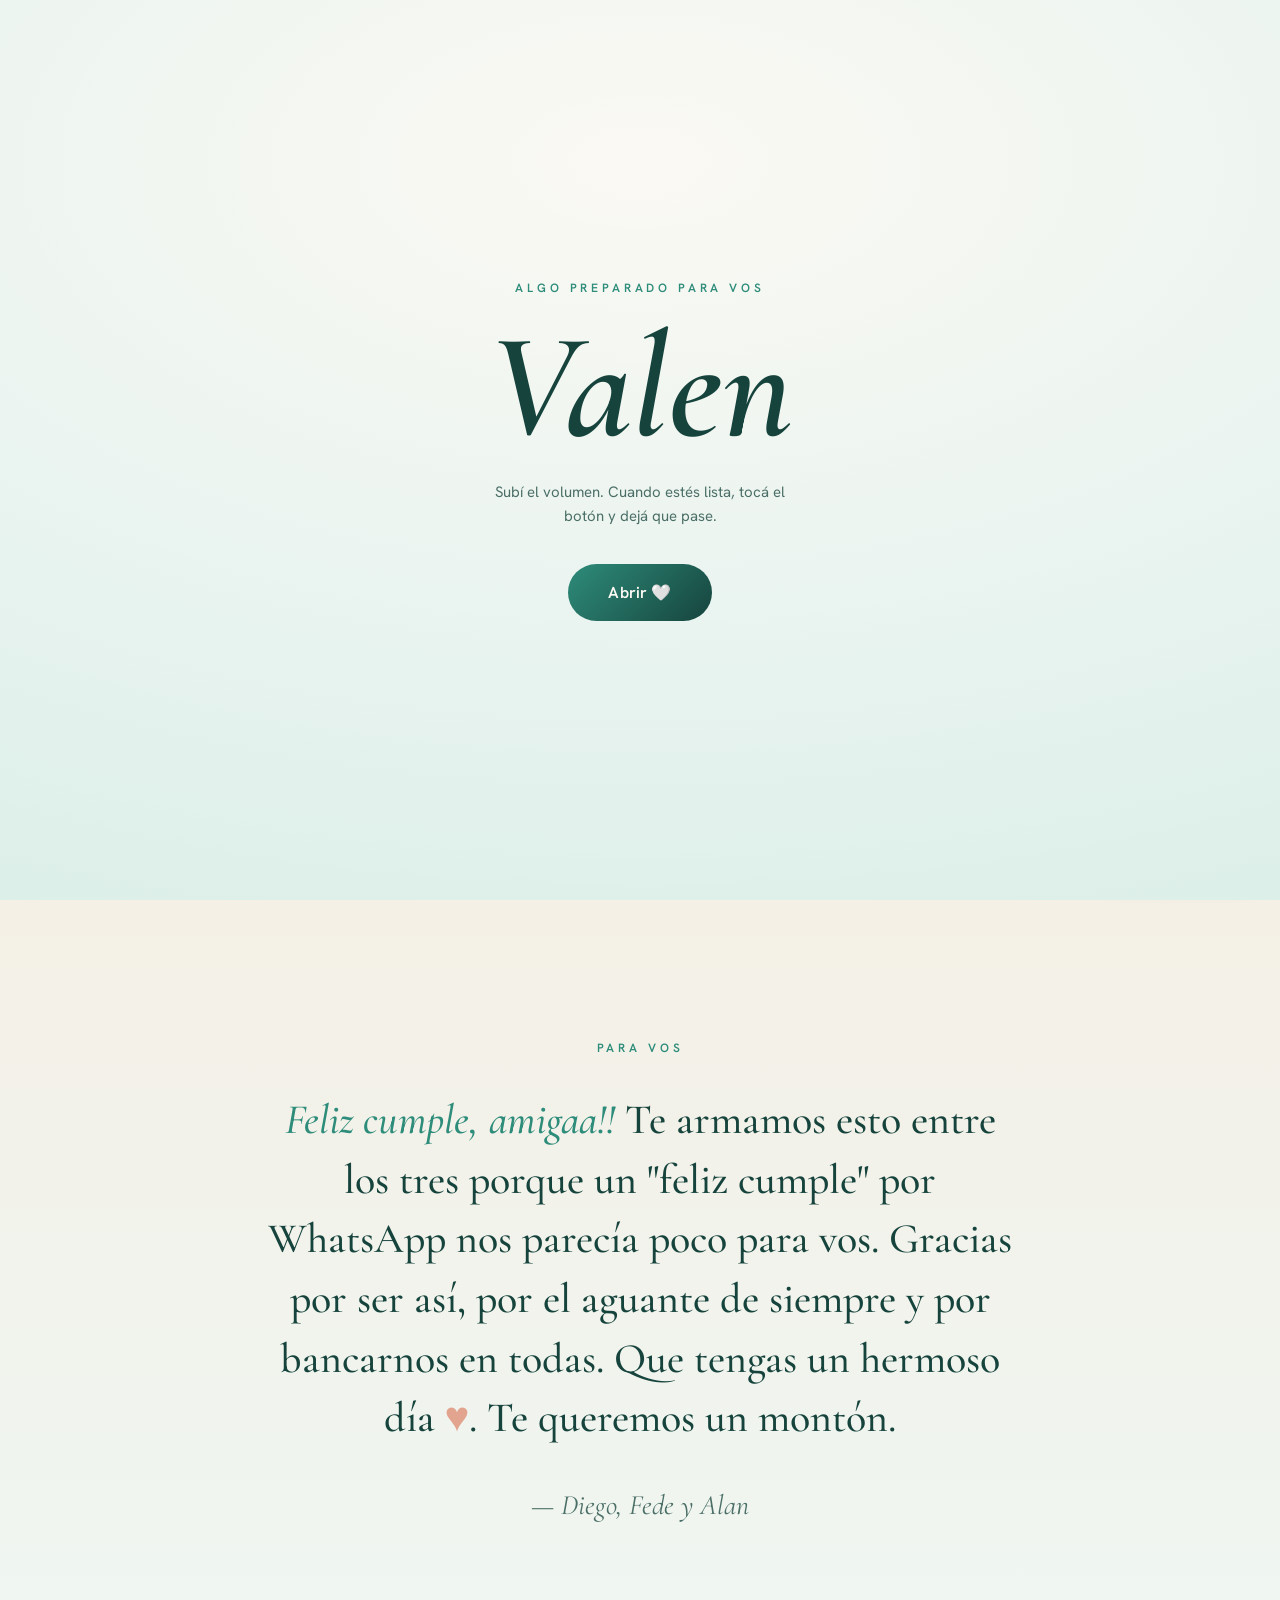
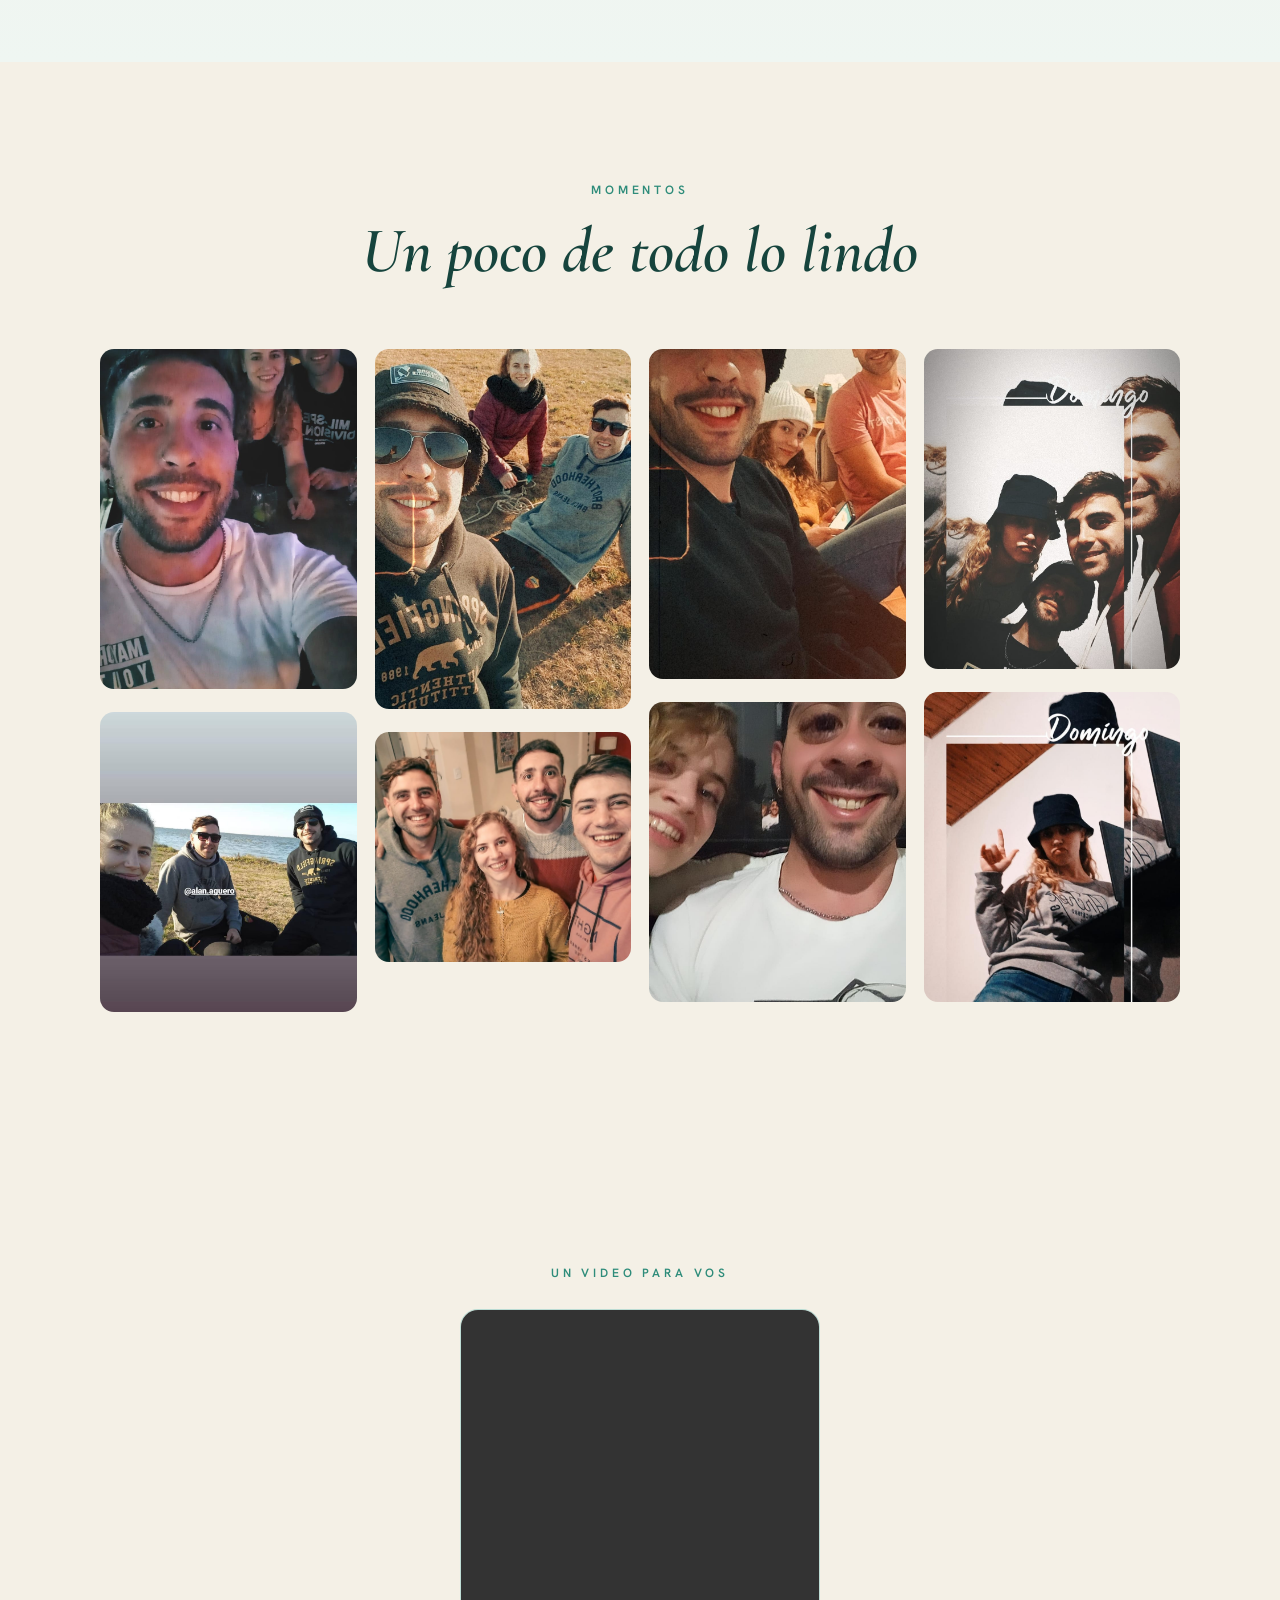
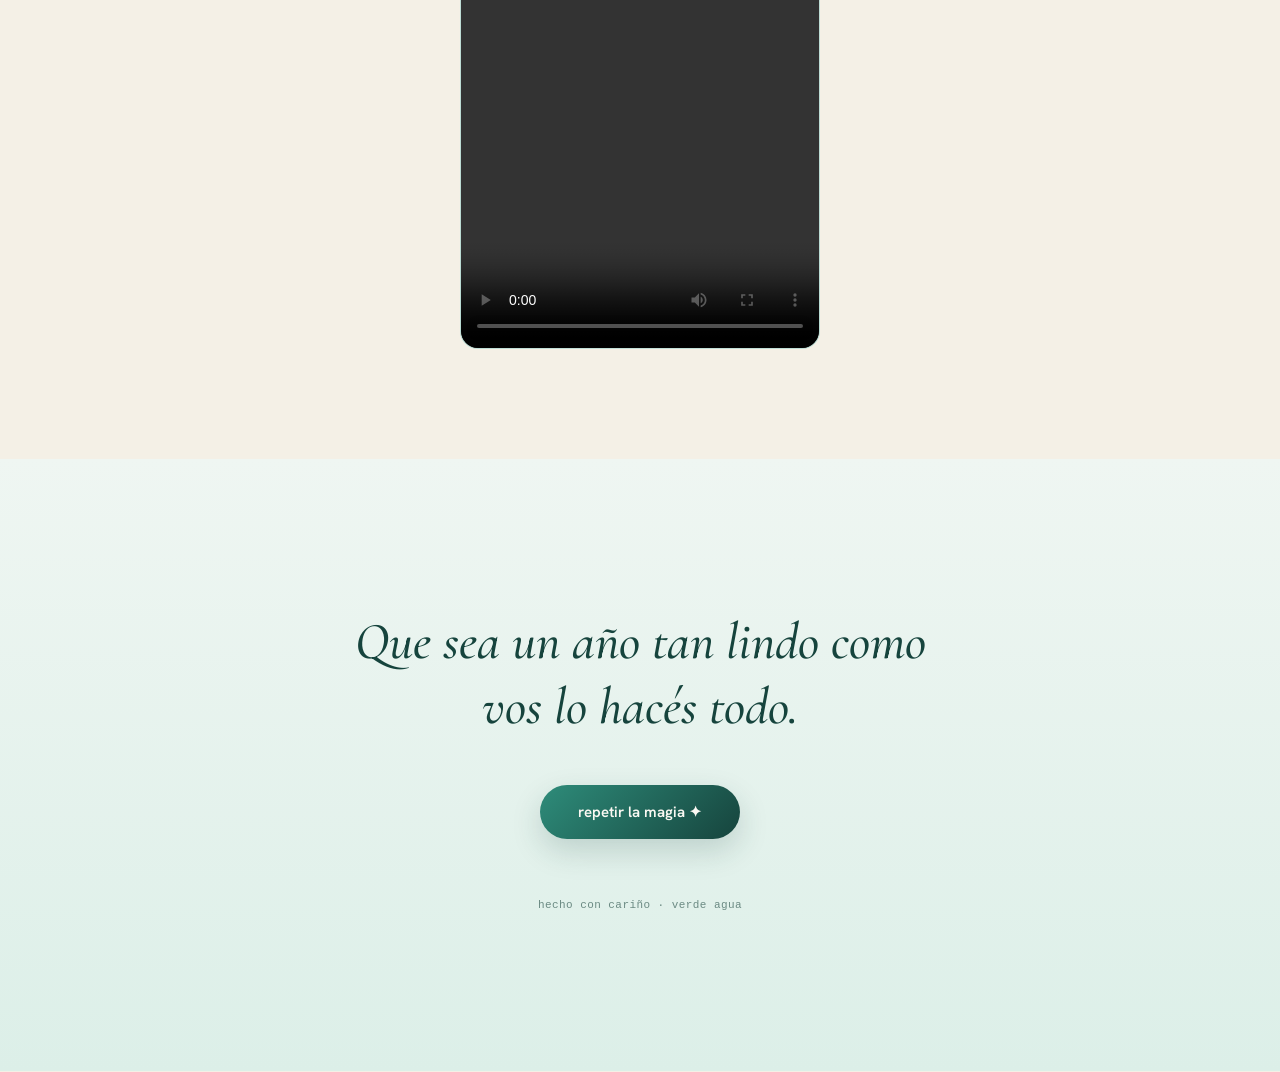
==== index.html @ 60a46d1e "first commit" ====
<!DOCTYPE html>
<html lang="es">
<head>
  <meta charset="utf-8">
  <meta name="viewport" content="width=device-width, initial-scale=1">
  <title>Feliz cumple, Valen</title>
  <meta name="description" content="Algo preparado para vos, Valen. Feliz vuelta al sol — de Diego, Fede y Alan.">

  <link rel="preconnect" href="https://fonts.googleapis.com">
  <link rel="preconnect" href="https://fonts.gstatic.com" crossorigin>
  <link href="https://fonts.googleapis.com/css2?family=Cormorant+Garamond:ital,wght@0,500;0,600;1,500;1,600&family=Hanken+Grotesk:wght@400;500;600;700&display=swap" rel="stylesheet">
  <link rel="stylesheet" href="./style.css">

  <script defer src="https://cdn.jsdelivr.net/npm/canvas-confetti@1.9.3/dist/confetti.browser.min.js"></script>
  <script defer src="./app.js"></script>
</head>
<body class="is-locked">

  <!-- ====== AUDIO: subí tu MP3 a /audio/cumple.mp3 ====== -->
  <audio id="bg-audio" src="/audio/cumple.mp3" loop preload="none"></audio>

  <!-- Capa de globos (se generan al abrir) -->
  <div id="balloon-layer" class="balloon-layer"></div>

  <!-- ============ GATE DE ENTRADA ============ -->
  <div id="gate" class="gate">
    <div class="gate__eyebrow">Algo preparado para vos</div>
    <div class="gate__name">Valen</div>
    <div class="gate__sub">Subí el volumen. Cuando estés lista, tocá el botón y dejá que pase.</div>
    <button id="gate-btn" class="btn-cta gate__btn" type="button">Abrir 🤍</button>
  </div>

  <!-- ============ CONTROL DE MÚSICA ============ -->
  <button id="music-toggle" class="music" type="button" hidden>
    <span class="music__on"><span class="music__dot music__dot--on"></span>Música</span>
    <span class="music__off" hidden><span class="music__dot music__dot--off"></span>Silencio</span>
  </button>

  <div class="page">

    <!-- ============ HERO ============ -->
    <section data-reveal class="hero">
      <div class="hero__haze"></div>
      <div class="hero__date">30 · junio · feliz vuelta al sol</div>
      <h1 class="hero__title">
        <span class="hero__line1">
          <span data-hero-word class="hero__word hero__word--gap">Feliz</span><span data-hero-word class="hero__word">cumple,</span>
        </span>
        <span data-hero-word class="hero__word hero__name">Valen</span>
      </h1>
      <div class="hero__scroll">
        <span class="hero__scroll-label">deslizá para ver más</span>
        <span class="hero__scroll-arrow">↓</span>
      </div>
    </section>

    <!-- ============ DEDICATORIA ============ -->
    <!-- ✏️ EDITÁ ACÁ tu mensaje personal -->
    <section data-reveal class="dedication">
      <div class="dedication__inner">
        <div class="eyebrow">Para vos</div>
        <p class="dedication__text">
          <span class="dedication__hi">Feliz cumple, amigaa!!</span> Te armamos esto entre los tres porque un "feliz cumple" por WhatsApp nos parecía poco para vos. Gracias por ser así, por el aguante de siempre y por bancarnos en todas. Que tengas un hermoso día <span class="dedication__heart">♥</span>. Te queremos un montón.
        </p>
        <div class="dedication__sign">— Diego, Fede y Alan</div>
      </div>
    </section>

    <!-- ============ GALERÍA (masonry + lightbox) ============ -->
    <!-- 🖼️ Reemplazá cada placeholder por <img src="/img/foto-01.jpg"> -->
    <section data-reveal class="gallery">
      <div class="gallery__head">
        <div class="eyebrow">Momentos</div>
        <h2 class="gallery__title">Un poco de todo lo lindo</h2>
      </div>
      <div class="gallery__grid">
        <div class="card" style="height:340px" data-src="/img/foto-01.jpg"><img src="/img/foto-01.jpg" alt="Un momento lindo 01" loading="lazy"></div>
        <div class="card" style="height:300px" data-src="/img/foto-02.jpg"><img src="/img/foto-02.jpg" alt="Un momento lindo 02" loading="lazy"></div>
        <div class="card" style="height:360px" data-src="/img/foto-03.jpg"><img src="/img/foto-03.jpg" alt="Un momento lindo 03" loading="lazy"></div>
        <div class="card" style="height:230px" data-src="/img/foto-04.jpg"><img src="/img/foto-04.jpg" alt="Un momento lindo 04" loading="lazy"></div>
        <div class="card" style="height:330px" data-src="/img/foto-05.jpg"><img src="/img/foto-05.jpg" alt="Un momento lindo 05" loading="lazy"></div>
        <div class="card" style="height:300px" data-src="/img/foto-06.jpg"><img src="/img/foto-06.jpg" alt="Un momento lindo 06" loading="lazy"></div>
        <div class="card" style="height:320px" data-src="/img/foto-07.jpg"><img src="/img/foto-07.jpg" alt="Un momento lindo 07" loading="lazy"></div>
        <div class="card" style="height:310px" data-src="/img/foto-08.jpg"><img src="/img/foto-08.jpg" alt="Un momento lindo 08" loading="lazy"></div>
      </div>
    </section>

    <!-- ============ VIDEO (opcional) ============ -->
    <!-- 🎬 Para activar: reemplazá el placeholder por tu <iframe> o <video>. -->
    <section data-reveal class="video">
      <div class="video__inner">
        <div class="eyebrow">Un video para vos</div>
        <div class="video__frame video__frame--portrait">
          <video controls playsinline preload="metadata"
                 style="position:absolute;inset:0;width:100%;height:100%;object-fit:cover">
            <source src="/video/cumple.mp4" type="video/mp4">
            Tu navegador no puede reproducir el video.
          </video>
        </div>
      </div>
    </section>

    <!-- ============ CIERRE ============ -->
    <section data-reveal class="closing">
      <p class="closing__text">Que sea un año tan lindo como vos lo hacés todo.</p>
      <button id="repeat-btn" class="btn-cta closing__btn" type="button">repetir la magia ✦</button>
      <div class="closing__footer">hecho con cariño · verde agua</div>
    </section>

  </div>

  <!-- ============ LIGHTBOX ============ -->
  <div id="lightbox" class="lightbox" hidden>
    <img id="lightbox-img" class="lightbox__img" src="" alt="Foto ampliada">
    <button id="lightbox-close" class="lightbox__close" type="button">✕</button>
  </div>

</body>
</html>
---- style.css ----
/* ===================================================================
   Feliz cumple, Valen — estilos
   Tokens: crema #F4F0E6 · tinta #16443D · teal #2E8C7A · verde agua #7FD4C1
   Display: Cormorant Garamond · UI: Hanken Grotesk · easing: cubic-bezier(.2,.7,.2,1)
   =================================================================== */

* { box-sizing: border-box; }

html, body {
  margin: 0;
  padding: 0;
  background: #F4F0E6;
}

body {
  position: relative;
  min-height: 100vh;
  min-height: 100dvh;
  overflow-x: hidden;
  background: #F4F0E6;
  color: #16443D;
  font-family: 'Hanken Grotesk', system-ui, sans-serif;
  -webkit-font-smoothing: antialiased;
  text-size-adjust: 100%;
  -webkit-text-size-adjust: 100%;
}

::selection { background: #7FD4C1; color: #10362F; }

/* Mientras el gate está abierto, no hay scroll: se entra tocando "Abrir" */
body.is-locked { overflow: hidden; height: 100vh; height: 100dvh; }

/* ===== Eyebrow / label reutilizable ===== */
.eyebrow {
  font-family: 'Hanken Grotesk', sans-serif;
  font-size: 12px;
  letter-spacing: .32em;
  text-transform: uppercase;
  color: #2E8C7A;
  font-weight: 600;
}

/* ===== Botón CTA (gradiente) ===== */
.btn-cta {
  cursor: pointer;
  border: none;
  border-radius: 999px;
  font-family: 'Hanken Grotesk', sans-serif;
  font-weight: 600;
  color: #FBF9F3;
  background: linear-gradient(135deg, #2E8C7A, #16443D);
  transition: transform .35s cubic-bezier(.2,.7,.2,1), filter .35s;
}
@media (hover: hover) {
  .btn-cta:hover { transform: translateY(-3px) scale(1.03); filter: brightness(1.08); }
}
/* En táctil, feedback al presionar */
.btn-cta:active { transform: translateY(-1px) scale(.99); filter: brightness(1.04); }

/* ===================================================================
   GATE DE ENTRADA
   =================================================================== */
.gate {
  position: fixed;
  inset: 0;
  z-index: 50;
  display: flex;
  flex-direction: column;
  align-items: center;
  justify-content: center;
  text-align: center;
  padding: clamp(24px, 6vw, 40px);
  background: radial-gradient(120% 90% at 50% 18%, #FBF9F3 0%, #EAF4F0 55%, #DCEFE8 100%);
  transition: opacity .8s ease;
  /* Si la pantalla es muy baja (móvil horizontal), que se pueda hacer scroll
     dentro del gate en vez de cortar el botón. */
  overflow-y: auto;
  -webkit-overflow-scrolling: touch;
}
.gate.is-hidden { opacity: 0; pointer-events: none; }

.gate__eyebrow {
  animation: gateUp .8s cubic-bezier(.2,.7,.2,1) .05s both;
  font-size: 12px;
  letter-spacing: .32em;
  text-transform: uppercase;
  color: #2E8C7A;
  font-weight: 600;
  margin-bottom: 22px;
}
.gate__name {
  animation: gateUp 1s cubic-bezier(.2,.7,.2,1) .18s both;
  font-family: 'Cormorant Garamond', serif;
  font-style: italic;
  font-weight: 600;
  font-size: clamp(64px, 18vw, 150px);
  line-height: .92;
  color: #16443D;
}
.gate__sub {
  animation: gateUp .8s cubic-bezier(.2,.7,.2,1) .34s both;
  max-width: 300px;
  font-size: 15px;
  line-height: 1.6;
  color: #4b6f67;
  margin: 24px 0 36px;
}
.gate__btn {
  animation: gateGlow 3.4s ease-in-out infinite, gateUp .8s cubic-bezier(.2,.7,.2,1) .48s both;
  padding: 18px 40px;
  font-size: 16px;
  letter-spacing: .01em;
}

/* ===================================================================
   CONTROL DE MÚSICA
   =================================================================== */
.music {
  position: fixed;
  bottom: 20px;
  right: 20px;
  z-index: 40;
  cursor: pointer;
  display: flex;
  align-items: center;
  gap: 9px;
  border: 1px solid rgba(22,68,61,.14);
  border-radius: 999px;
  padding: 11px 17px;
  font-family: 'Hanken Grotesk', sans-serif;
  font-size: 13px;
  font-weight: 600;
  color: #16443D;
  background: rgba(251,249,243,.82);
  backdrop-filter: blur(10px);
  box-shadow: 0 6px 20px rgba(22,68,61,.12);
  transition: transform .3s, background .3s;
}
@media (hover: hover) {
  .music:hover { transform: translateY(-2px); background: rgba(251,249,243,.96); }
}
.music__on, .music__off { display: flex; align-items: center; gap: 9px; }
.music__off { opacity: .65; }
.music__dot { width: 8px; height: 8px; border-radius: 50%; }
.music__dot--on { background: #2E8C7A; box-shadow: 0 0 0 4px rgba(127,212,193,.35); }
.music__dot--off { background: #9aa8a4; }

/* ===================================================================
   HERO
   =================================================================== */
.hero {
  position: relative;
  z-index: 3;
  min-height: 100vh;
  min-height: 100dvh;
  display: flex;
  flex-direction: column;
  align-items: center;
  justify-content: center;
  text-align: center;
  padding: clamp(64px, 12vh, 90px) 24px clamp(48px, 9vh, 70px);
  overflow: hidden;
}
.hero__haze {
  position: absolute;
  top: -12%;
  left: 50%;
  transform: translateX(-50%);
  width: min(900px, 120vw);
  height: 70vh;
  background: radial-gradient(closest-side, rgba(127,212,193,.45), rgba(127,212,193,0));
  filter: blur(8px);
  animation: haze 14s ease-in-out infinite;
  pointer-events: none;
}
.hero__date {
  position: relative;
  font-family: 'Hanken Grotesk', sans-serif;
  font-size: 12px;
  letter-spacing: .34em;
  text-transform: uppercase;
  color: #2E8C7A;
  font-weight: 600;
  margin-bottom: 26px;
}
.hero__title {
  position: relative;
  margin: 0;
  max-width: 100%;
  font-family: 'Cormorant Garamond', serif;
  line-height: .9;
  color: #16443D;
}
.hero__line1 {
  display: block;
  font-style: italic;
  font-weight: 500;
  font-size: clamp(34px, 9vw, 76px);
  color: #2E8C7A;
}
.hero__word { display: inline-block; opacity: 1; }
.hero__word--gap { margin-right: .18em; }
.hero__name {
  font-style: italic;
  font-weight: 600;
  font-size: clamp(96px, 30vw, 260px);
  letter-spacing: -.01em;
  margin-top: .02em;
}
.hero__scroll {
  position: relative;
  display: flex;
  flex-direction: column;
  align-items: center;
  gap: 8px;
  margin-top: 54px;
  color: #4b6f67;
}
.hero__scroll-label { font-size: 13px; letter-spacing: .06em; }
.hero__scroll-arrow {
  display: inline-block;
  font-size: 18px;
  animation: scrollHint 1.8s ease-in-out infinite;
}

/* ===================================================================
   DEDICATORIA
   =================================================================== */
.dedication {
  position: relative;
  z-index: 3;
  padding: clamp(70px, 12vw, 140px) 24px;
  display: flex;
  justify-content: center;
  background: linear-gradient(180deg, #F4F0E6 0%, #EFF6F2 100%);
}
.dedication__inner { max-width: 760px; text-align: center; }
.dedication .eyebrow { margin-bottom: 34px; }
.dedication__text {
  margin: 0;
  font-family: 'Cormorant Garamond', serif;
  font-weight: 500;
  font-size: clamp(25px, 4.4vw, 42px);
  line-height: 1.42;
  color: #16443D;
  text-wrap: pretty;
}
.dedication__hi { font-style: italic; color: #2E8C7A; }
.dedication__heart { color: #E2A38F; }
.dedication__sign {
  margin-top: 40px;
  font-family: 'Cormorant Garamond', serif;
  font-style: italic;
  font-size: clamp(20px, 3vw, 28px);
  color: #4b6f67;
}

/* ===================================================================
   GALERÍA (masonry + lightbox)
   =================================================================== */
.gallery {
  position: relative;
  z-index: 3;
  padding: clamp(60px, 10vw, 120px) clamp(18px, 5vw, 64px);
}
.gallery__head { text-align: center; margin-bottom: clamp(34px, 6vw, 60px); }
.gallery .eyebrow { margin-bottom: 14px; }
.gallery__title {
  margin: 0;
  font-family: 'Cormorant Garamond', serif;
  font-style: italic;
  font-weight: 600;
  font-size: clamp(36px, 7vw, 64px);
  color: #16443D;
}
.gallery__grid {
  max-width: 1080px;
  margin: 0 auto;
  column-width: 230px;
  column-gap: 18px;
}
.card {
  width: 100%;
  margin: 0 0 18px;
  break-inside: avoid;
  display: inline-block;
  cursor: zoom-in;
  border-radius: 14px;
  overflow: hidden;
  position: relative;
  /* fondo verde agua mientras la imagen carga */
  background: repeating-linear-gradient(135deg, #bfe7dd 0 10px, #a9ddd0 10px 20px);
  transition: transform .45s cubic-bezier(.2,.7,.2,1), box-shadow .45s;
}
@media (hover: hover) {
  .card:hover { transform: translateY(-4px); box-shadow: 0 18px 40px rgba(22,68,61,.18); }
}
.card img {
  width: 100%;
  height: 100%;
  object-fit: cover;
  display: block;
}

/* ===================================================================
   VIDEO
   =================================================================== */
.video {
  position: relative;
  z-index: 3;
  padding: clamp(50px, 9vw, 110px) 24px;
  display: flex;
  justify-content: center;
}
.video__inner { width: 100%; max-width: 860px; text-align: center; }
.video .eyebrow { margin-bottom: 28px; }
.video__frame {
  position: relative;
  width: 100%;
  aspect-ratio: 16 / 9;
  margin: 0 auto;
  border-radius: 18px;
  overflow: hidden;
  background: radial-gradient(120% 120% at 50% 30%, #EAF4F0, #cfe9e1);
  display: flex;
  flex-direction: column;
  align-items: center;
  justify-content: center;
  gap: 14px;
  border: 1px solid rgba(46,140,122,.18);
}
/* Video vertical (grabado con el celu): marco retrato centrado */
.video__frame--portrait {
  aspect-ratio: 9 / 16;
  max-width: min(360px, 78vw);
}
.video__play {
  width: 64px;
  height: 64px;
  border-radius: 50%;
  background: rgba(251,249,243,.9);
  display: flex;
  align-items: center;
  justify-content: center;
  box-shadow: 0 10px 30px rgba(22,68,61,.16);
}
.video__triangle {
  margin-left: 5px;
  border-style: solid;
  border-width: 11px 0 11px 18px;
  border-color: transparent transparent transparent #2E8C7A;
}
.video__cap {
  font-family: ui-monospace, Menlo, monospace;
  font-size: 12px;
  color: #3a5f58;
}

/* ===================================================================
   CIERRE
   =================================================================== */
.closing {
  position: relative;
  z-index: 3;
  padding: clamp(70px, 12vw, 150px) 24px clamp(90px, 14vw, 160px);
  text-align: center;
  background: linear-gradient(180deg, #EFF6F2 0%, #DCEFE8 100%);
  display: flex;
  flex-direction: column;
  align-items: center;
}
.closing__text {
  margin: 0;
  max-width: 620px;
  font-family: 'Cormorant Garamond', serif;
  font-style: italic;
  font-weight: 500;
  font-size: clamp(28px, 5.4vw, 52px);
  line-height: 1.25;
  color: #16443D;
  text-wrap: pretty;
}
.closing__btn {
  margin-top: 46px;
  padding: 17px 38px;
  font-size: 15px;
  box-shadow: 0 12px 30px rgba(22,68,61,.18);
}
.closing__footer {
  margin-top: 60px;
  font-family: ui-monospace, Menlo, monospace;
  font-size: 11px;
  letter-spacing: .04em;
  color: #6b8a83;
}

/* ===================================================================
   LIGHTBOX
   =================================================================== */
.lightbox {
  position: fixed;
  inset: 0;
  z-index: 60;
  display: flex;
  align-items: center;
  justify-content: center;
  padding: 28px;
  background: rgba(16,54,47,.82);
  backdrop-filter: blur(8px);
  cursor: zoom-out;
  animation: lightboxIn .3s ease both;
}
.lightbox[hidden] { display: none; }
.lightbox__img {
  display: block;
  max-width: min(90vw, 720px);
  max-height: 86vh;
  width: auto;
  height: auto;
  object-fit: contain;
  border-radius: 18px;
  box-shadow: 0 30px 80px rgba(0,0,0,.4);
  background: #10362F;
}
.lightbox__close {
  position: absolute;
  top: 22px;
  right: 22px;
  width: 44px;
  height: 44px;
  border-radius: 50%;
  border: none;
  cursor: pointer;
  font-size: 20px;
  color: #16443D;
  background: rgba(251,249,243,.92);
  display: flex;
  align-items: center;
  justify-content: center;
}

/* ===================================================================
   CAPA DE GLOBOS
   =================================================================== */
.balloon-layer {
  position: fixed;
  inset: 0;
  z-index: 1;
  pointer-events: none;
  overflow: hidden;
}

/* ===================================================================
   KEYFRAMES
   =================================================================== */
@keyframes heroRise {
  0% { transform: translateY(26px) scale(.97); }
  100% { transform: translateY(0) scale(1); }
}
@keyframes floatUp {
  0% { transform: translateY(0) translateX(0) rotate(-3deg); }
  50% { transform: translateY(-55vh) translateX(var(--sway, 10px)) rotate(3deg); }
  100% { transform: translateY(-128vh) translateX(0) rotate(-2deg); opacity: .78; }
}
@keyframes gateUp {
  0% { transform: translateY(16px); }
  100% { transform: translateY(0); }
}
@keyframes gateGlow {
  0%, 100% { box-shadow: 0 12px 32px rgba(22,68,61,.16); }
  50% { box-shadow: 0 16px 48px rgba(46,140,122,.34); }
}
@keyframes scrollHint {
  0%, 100% { transform: translateY(0); opacity: .45; }
  50% { transform: translateY(7px); opacity: .95; }
}
@keyframes haze {
  0%, 100% { transform: translate(0,0) scale(1); }
  50% { transform: translate(3%,-2%) scale(1.08); }
}
@keyframes lightboxIn {
  0% { opacity: 0; }
  100% { opacity: 1; }
}

/* ===================================================================
   RESPONSIVE — ajustes por encima de lo que ya resuelve clamp()
   =================================================================== */

/* Pantallas MUY angostas (móviles chicos, ~320px): que nada desborde */
@media (max-width: 360px) {
  .hero__name { font-size: clamp(80px, 26vw, 110px); }
  .gate__name { font-size: clamp(56px, 17vw, 90px); }
  .music { bottom: 14px; right: 14px; padding: 10px 15px; }
}

/* Móvil/tablet en HORIZONTAL o cualquier pantalla muy baja:
   el hero y el gate priorizan caber a lo alto antes que el tamaño máximo. */
@media (max-height: 560px) and (orientation: landscape) {
  .hero { min-height: 100dvh; padding: 56px 24px 40px; }
  .hero__date { margin-bottom: 14px; }
  .hero__line1 { font-size: clamp(28px, 6vh, 56px); }
  .hero__name { font-size: clamp(64px, 22vh, 150px); }
  .hero__scroll { margin-top: 24px; }
  .gate { justify-content: flex-start; padding-top: 28px; padding-bottom: 28px; }
  .gate__name { font-size: clamp(48px, 22vh, 110px); }
  .gate__sub { margin: 16px 0 22px; }
}

/* Pantallas grandes (desktop/4K): topear el ancho del contenido y la galería
   para que no quede todo demasiado disperso. */
@media (min-width: 1600px) {
  .gallery__grid { max-width: 1240px; column-width: 260px; }
}

@media (prefers-reduced-motion: reduce) {
  * {
    animation-duration: .001ms !important;
    animation-iteration-count: 1 !important;
    transition-duration: .001ms !important;
  }
}
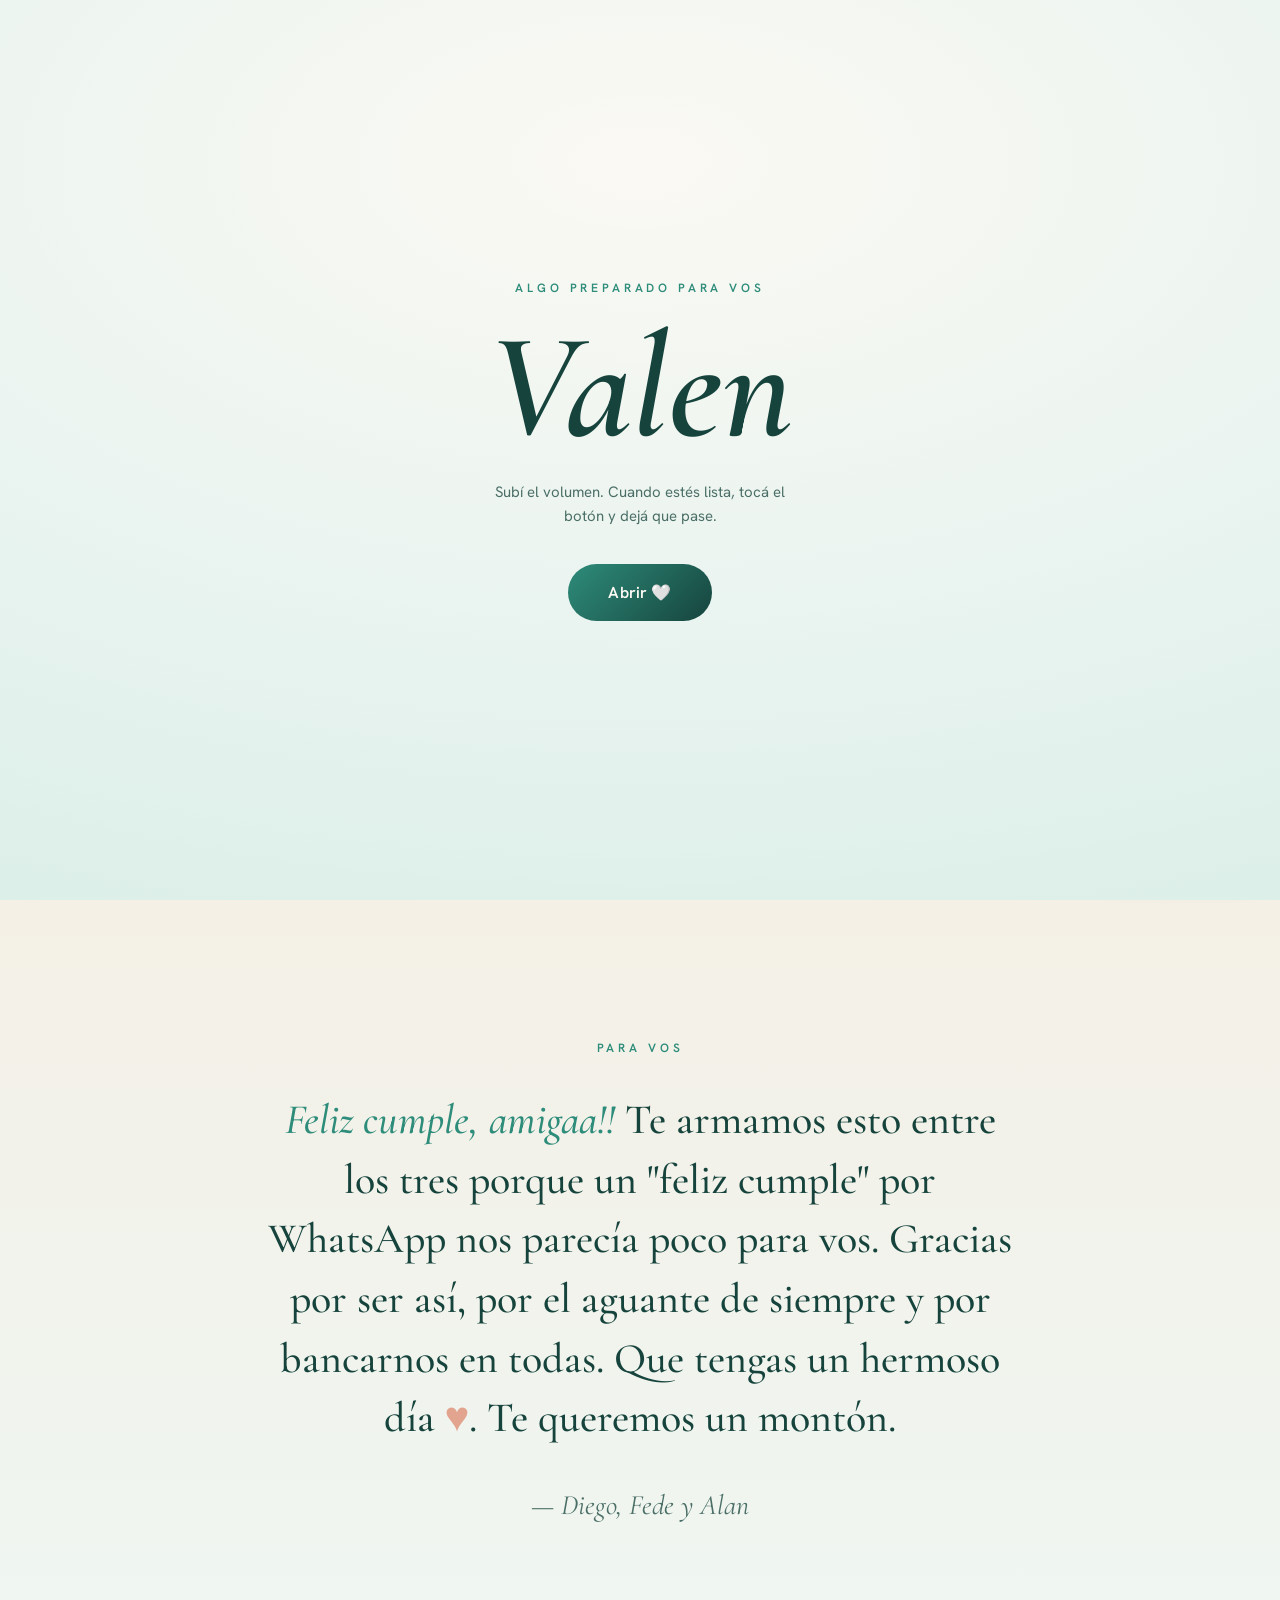
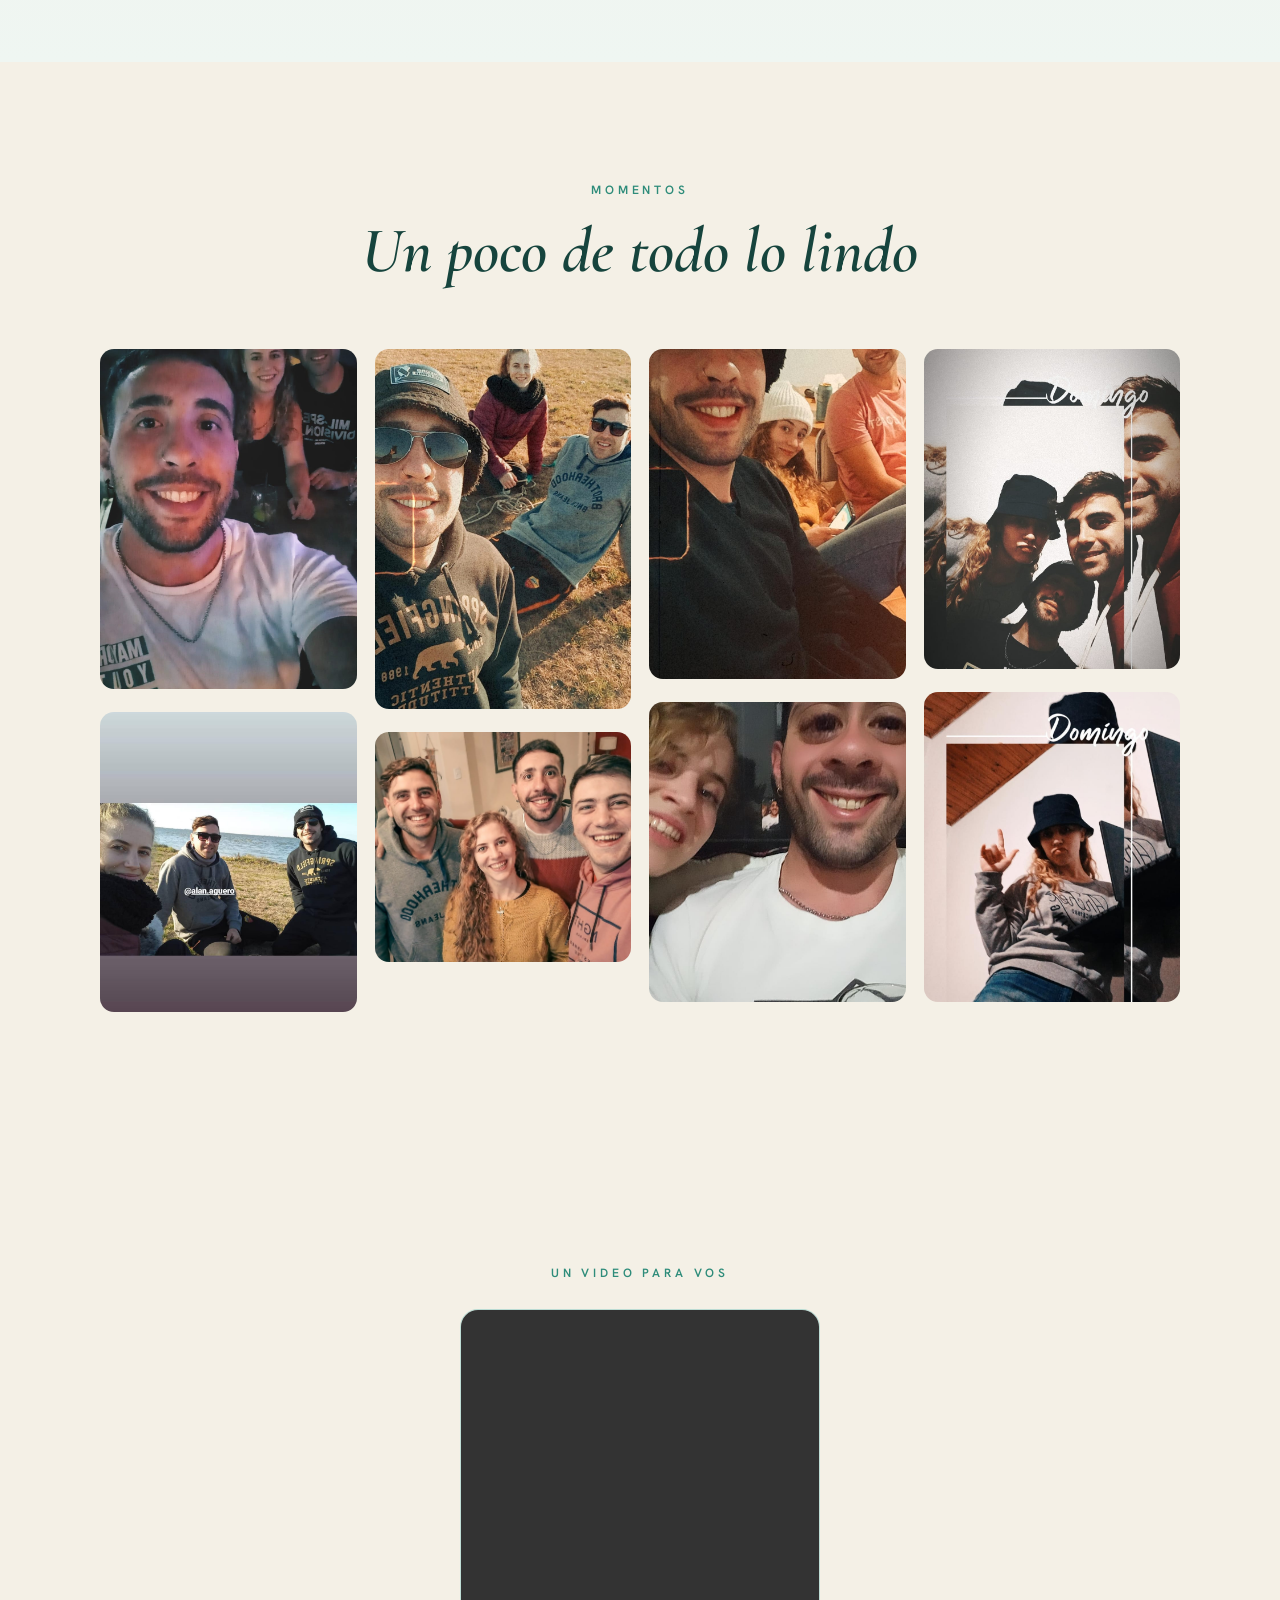
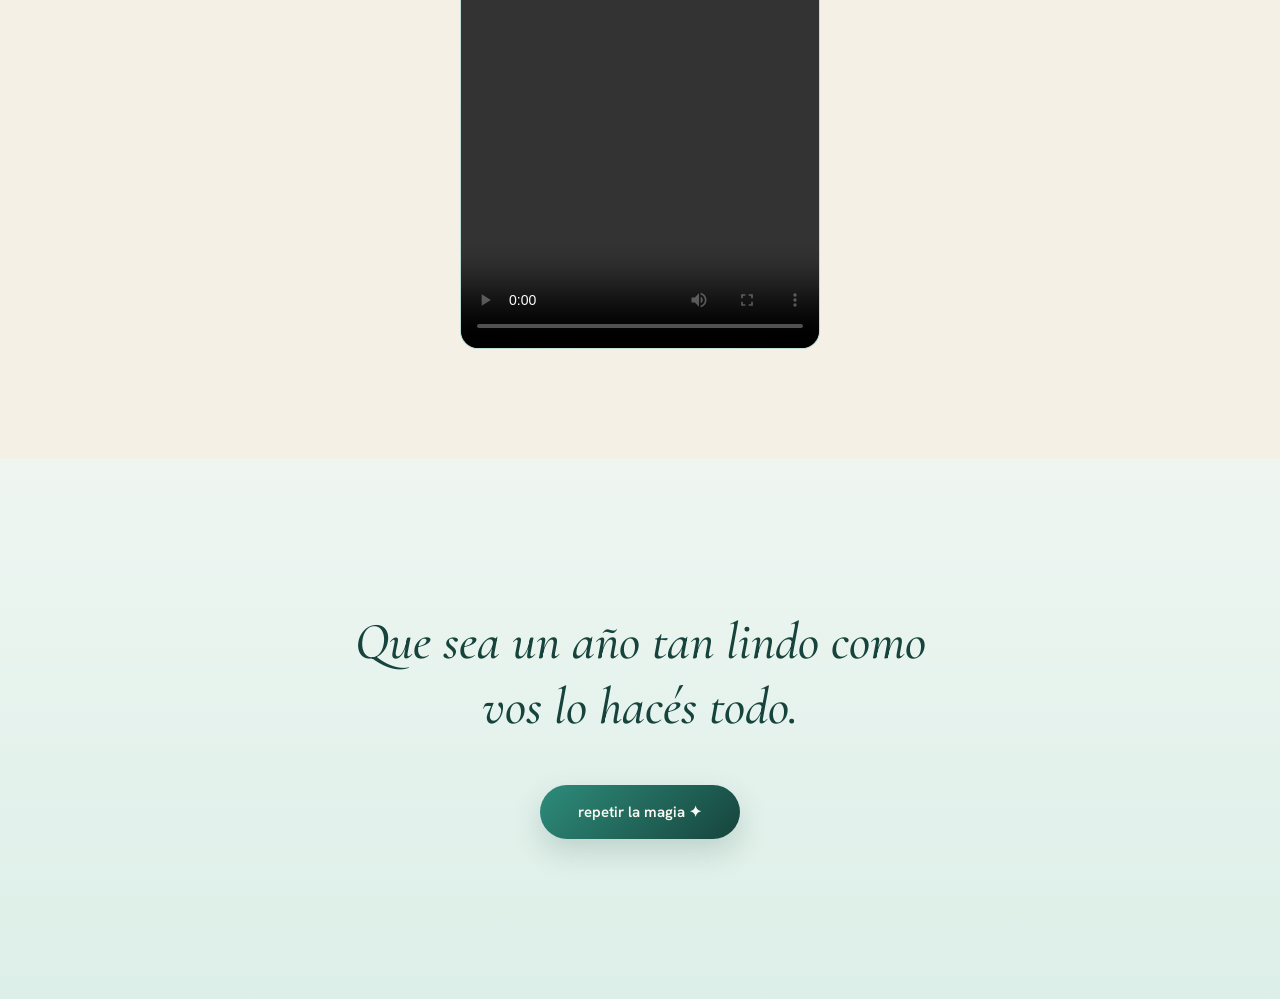
==== commit 0e466351: "Quitar footer 'hecho con cariño · verde agua'" ====
--- a/index.html
+++ b/index.html
@@ -104,7 +104,6 @@
     <section data-reveal class="closing">
       <p class="closing__text">Que sea un año tan lindo como vos lo hacés todo.</p>
       <button id="repeat-btn" class="btn-cta closing__btn" type="button">repetir la magia ✦</button>
-      <div class="closing__footer">hecho con cariño · verde agua</div>
     </section>
 
   </div>
